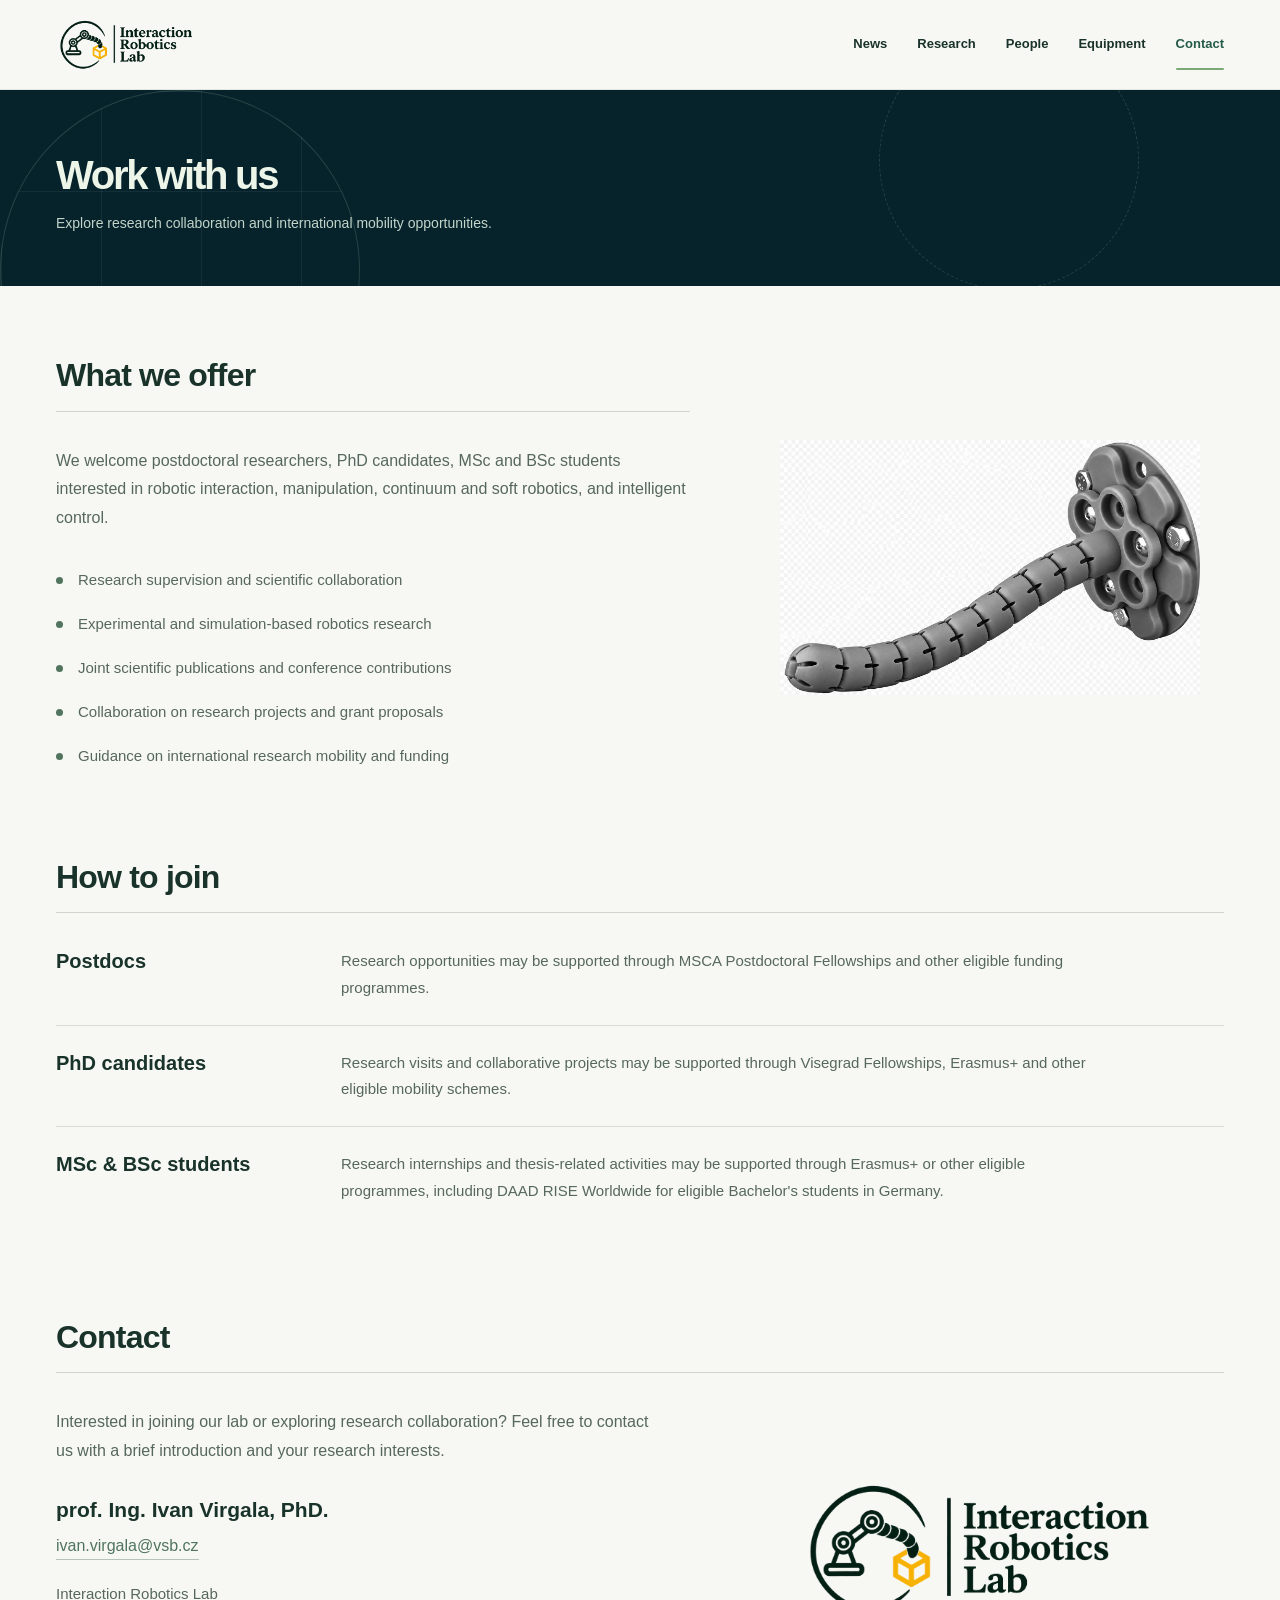
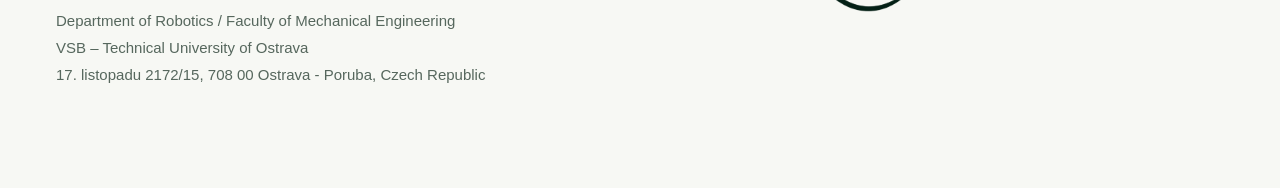
==== contact.html @ 6614bdf3 "new" ====
<!DOCTYPE html>
<html lang="en">

<head>
    <meta charset="utf-8">

    <meta name="viewport"
          content="width=device-width, initial-scale=1">

    <meta name="theme-color" content="#f7f8f4">

    <meta name="description"
          content="Research collaboration and international opportunities at Interaction Robotics Lab, VSB – Technical University of Ostrava.">

    <title>
        Contact | Interaction Robotics Lab | VSB – TUO
    </title>

    <link rel="icon"
          href="assets/basics/logo_white.png"
          type="image/png">

    <link rel="stylesheet" href="style.css">
    <link rel="stylesheet" href="custom.css">
    <link rel="stylesheet" href="contact.css">

    <script defer src="script.js"></script>
</head>

<body>

<a class="skip-link" href="#main">
    Skip to content
</a>

<!-- ====================================
     HEADER
     ==================================== -->

<header class="site-header" id="top">

    <div class="container header-inner">

        <a class="brand"
           href="index.html"
           aria-label="Lab home">

            <img
                src="assets/basics/logo_dark_full.png"
                alt="Interaction Robotics Lab"
                class="nav-logo">

        </a>

        <!-- Desktop navigation -->

        <nav aria-label="Main navigation"
             class="nav"
             id="nav">

            <a href="news.html">News</a>
            <a href="research.html">Research</a>
            <a href="people.html">People</a>
            <a href="equipment.html">Equipment</a>

            <a href="contact.html"
               aria-current="page">
                Contact
            </a>

        </nav>

        <!-- Mobile menu -->

        <button
            class="menu-toggle"
            type="button"
            aria-controls="mobile-nav"
            aria-expanded="false"
            aria-label="Toggle menu">

            <span></span>
            <span></span>

        </button>

    </div>

    <nav class="mobile-nav"
         id="mobile-nav"
         aria-label="Mobile navigation"
         hidden>

        <a href="news.html">News</a>
        <a href="research.html">Research</a>
        <a href="people.html">People</a>
        <a href="equipment.html">Equipment</a>

        <a href="contact.html"
           aria-current="page">
            Contact
        </a>

    </nav>

</header>


<!-- ====================================
     MAIN CONTENT
     ==================================== -->

<main id="main">

    <!-- ====================================
         PAGE BANNER
         ==================================== -->

    <div class="subpage-banner"
         aria-label="Contact">

        <div class="container subpage-banner-inner">

            <div>

                <h1 class="subpage-statement">
                    Work with us
                </h1>

                <p class="subpage-subtitle">
                    Explore research collaboration and
                    international mobility opportunities.
                </p>

            </div>

        </div>

    </div>


    <!-- ====================================
         CONTACT CONTENT
         ==================================== -->

    <div class="contact-page">

        <!-- ====================================
             1. WHAT WE OFFER
             ==================================== -->

        <section class="contact-intro-section"
                 aria-labelledby="offer-title">

            <div class="container">

                <div class="contact-intro-grid">

                    <!-- LEFT: TEXT -->

                    <div class="contact-intro-content">

                        <h2 class="contact-section-title"
                            id="offer-title">

                            What we offer

                        </h2>

                        <p class="contact-intro-text">

                            We welcome postdoctoral researchers,
                            PhD candidates, MSc and BSc students
                            interested in robotic interaction,
                            manipulation, continuum and soft
                            robotics, and intelligent control.

                        </p>

                        <ul class="contact-offer-list">

                            <li>
                                Research supervision and
                                scientific collaboration
                            </li>

                            <li>
                                Experimental and
                                simulation-based robotics research
                            </li>

                            <li>
                                Joint scientific publications
                                and conference contributions
                            </li>

                            <li>
                                Collaboration on research projects
                                and grant proposals
                            </li>

                            <li>
                                Guidance on international
                                research mobility and funding
                            </li>

                        </ul>

                    </div>


                    <!-- RIGHT: ROBOT PHOTO -->

                    <div class="contact-intro-visual">

                        <img
                            src="assets/research/cr.png"
                            alt="Continuum robotics research"
                            loading="lazy">

                    </div>

                </div>

            </div>

        </section>


        <!-- ====================================
             2. HOW TO JOIN
             ==================================== -->

        <section class="contact-join-section"
                 aria-labelledby="join-title">

            <div class="container">

                <h2 class="contact-section-title"
                    id="join-title">

                    How to join

                </h2>

                <div class="contact-join-list">


                    <!-- POSTDOCS -->

                    <div class="contact-join-item">

                        <div class="contact-join-heading">

                            <h3>
                                Postdocs
                            </h3>

                        </div>

                        <div class="contact-join-description">

                            <p>
                                Research opportunities may be
                                supported through MSCA Postdoctoral
                                Fellowships and other eligible
                                funding programmes.
                            </p>

                        </div>

                    </div>


                    <!-- PHD -->

                    <div class="contact-join-item">

                        <div class="contact-join-heading">

                            <h3>
                                PhD candidates
                            </h3>

                        </div>

                        <div class="contact-join-description">

                            <p>
                                Research visits and collaborative
                                projects may be supported through
                                Visegrad Fellowships, Erasmus+
                                and other eligible mobility schemes.
                            </p>

                        </div>

                    </div>


                    <!-- MSC AND BSC -->

                    <div class="contact-join-item">

                        <div class="contact-join-heading">

                            <h3>
                                MSc &amp; BSc students
                            </h3>

                        </div>

                        <div class="contact-join-description">

                            <p>
                                Research internships and thesis-related
                                activities may be supported through
                                Erasmus+ or other eligible programmes,
                                including DAAD RISE Worldwide for
                                eligible Bachelor's students in Germany.
                            </p>

                        </div>

                    </div>

                </div>

            </div>

        </section>


        <!-- ====================================
             3. CONTACT
             ==================================== -->

        <section class="contact-details-section"
                 aria-labelledby="contact-title">

            <div class="container">

                <h2 class="contact-section-title"
                    id="contact-title">

                    Contact

                </h2>

                <div class="contact-details-grid">


                    <!-- LEFT: CONTACT DETAILS -->

                    <div class="contact-details-info">

                        <p class="contact-invitation">

                            Interested in joining our lab or
                            exploring research collaboration?
                            Feel free to contact us with a brief
                            introduction and your research interests.

                        </p>

                        <div class="contact-person">

                            <h3>
                                prof. Ing. Ivan Virgala, PhD.
                            </h3>

                            <a href="mailto:ivan.virgala@vsb.cz"
                               class="contact-email">

                                ivan.virgala@vsb.cz

                            </a>

                            <p class="contact-affiliation">

                                Interaction Robotics Lab<br>
                                Department of Robotics / Faculty of Mechanical Engineering<br>
                                VSB – Technical University of Ostrava<br>
                                17. listopadu 2172/15, 708 00 Ostrava - Poruba, Czech Republic
                            </p>

                        </div>

                    </div>


                    <!-- RIGHT: LAB LOGO -->

                    <div class="contact-details-logo">

                        <img
                            src="assets/basics/logo_dark_full.png"
                            alt="Interaction Robotics Lab"
                            loading="lazy">

                    </div>

                </div>

            </div>

        </section>

    </div>

</main>

</body>
</html>
---- style.css ----
:root {
  --paper:#f7f8f4;
  --white:#ffffff;
  --ink:#19332b;
  --ink-deep:#102c25;
  --muted:#647269;
  --line:#dce3dc;
  --green:#204d3f;
  --acid:#d0ed98;
  --warm:#edf1e9;
  --max:1380px;
  --radius:19px;
}
*,*::before,*::after{box-sizing:border-box}
html{scroll-behavior:smooth;scroll-padding-top:90px}
body{margin:0;background:var(--paper);color:var(--ink);font-family:Inter,"Helvetica Neue",Arial,sans-serif;-webkit-font-smoothing:antialiased;line-height:1.55}
body.nav-open{overflow:hidden}
a{color:inherit;text-decoration:none}
button{font:inherit}
button,a{-webkit-tap-highlight-color:transparent}
button:focus-visible,a:focus-visible{outline:3px solid #a0c967;outline-offset:4px}
::selection{background:#c5e9a0;color:var(--ink)}
.container{width:min(var(--max),calc(100% - 112px));margin-inline:auto}
.skip-link{position:absolute;left:-999px;top:0;background:var(--acid);padding:12px;z-index:1000}
.skip-link:focus{left:12px;top:12px}
.site-header{height:90px;position:sticky;top:0;z-index:99;background:rgba(247,248,244,.93);backdrop-filter:blur(18px);-webkit-backdrop-filter:blur(18px);border-bottom:1px solid rgba(224,229,221,.9)}
.header-inner{height:100%;display:flex;align-items:center;gap:40px}
.brand{display:flex;align-items:center;gap:11px;min-width:211px}
.brand-mark{position:relative;display:inline-flex;width:43px;height:40px;align-items:center;justify-content:center;flex-shrink:0}
.brand-mark>span{display:block;position:absolute;width:27px;height:27px;border:3px solid var(--ink);border-radius:50%;transform:rotate(-35deg) skewX(11deg)}
.brand-mark>span:nth-child(1){transform:translate(-8px,5px) scale(.7);border-color:#6d9683}
.brand-mark>span:nth-child(2){transform:translate(1px,-1px) scale(.87);border-color:var(--ink)}
.brand-mark>span:nth-child(3){transform:translate(9px,-7px) scale(.6);border-color:#a5cb7e}
.brand-type{display:flex;flex-direction:column;line-height:1.09}
.brand-type strong{font-size:21px;letter-spacing:-.075em;font-weight:800}
.brand-type small{font-size:8.1px;font-weight:800;letter-spacing:.18em;margin-top:5px}
.nav{display:flex;gap:30px;align-items:center;margin-left:auto}
.nav a{font-size:13px;font-weight:600;transition:color .2s;white-space:nowrap}
.nav a:hover{color:#75995e}
.header-cta{display:inline-flex;align-items:center;gap:20px;background:var(--ink-deep);color:white;padding:13px 19px;border-radius:8px;font-weight:650;font-size:13px;white-space:nowrap;transition:transform .2s,background .2s}
.header-cta:hover,.button-dark:hover{transform:translateY(-2px);background:#30624d}
.header-cta span{font-size:18px}
.menu-toggle,.mobile-nav{display:none}
.hero{display:grid;grid-template-columns:1.03fr .97fr;min-height:665px;gap:48px;padding-top:46px;padding-bottom:86px;align-items:center}
.hero-content{padding-top:24px;max-width:670px}
.eyebrow,.section-label{display:flex;align-items:center;gap:12px;font-size:11px;line-height:1.4;font-weight:800;letter-spacing:.135em}
.eyebrow{color:#567c5e}
.status-dot{display:inline-block;width:7px;height:7px;background:#76af63;box-shadow:0 0 0 5px #e0edd6;border-radius:50%;flex-shrink:0}
.hero h1{margin:34px 0 21px;font-size:clamp(59px,5.55vw,92px);line-height:1.03;letter-spacing:-.082em;font-weight:710;text-wrap:balance}
.hero h1 .accent-word{color:#8eae6f}
.hero-lead{max-width:585px;color:#5e6f65;font-size:17px;line-height:1.8;margin:0 0 33px}
.hero-actions{display:flex;align-items:center;gap:25px;flex-wrap:wrap}
.button{min-height:50px;padding:0 22px;display:inline-flex;align-items:center;justify-content:center;gap:20px;border-radius:7px;font-weight:700;font-size:13px;transition:transform .2s,background .2s}
.button span,.inline-link span{font-size:18px;font-weight:500}
.button-dark{background:var(--ink-deep);color:#fff}
.button-text{padding-left:0;padding-right:0}
.button-text:hover{transform:translateX(3px)}
.hero-bottom{margin-top:68px;display:flex;align-items:center;gap:17px;color:#7a897d;font-size:10px;font-weight:800;letter-spacing:.16em;white-space:nowrap}
.hero-bottom b{font-weight:400;color:#c3cfc5;margin:0 7px}
.hero-rule{display:block;width:36px;height:1px;background:#8ea792}
.hero-visual{position:relative;overflow:hidden;background:radial-gradient(circle at 67% 36%,#2d5e4a 0,#1b4339 30%,#0e2923 77%);height:min(620px,48vw);min-height:560px;border-radius:9px;isolation:isolate;box-shadow:0 27px 54px rgba(21,52,41,.12)}
.hero-visual:before{position:absolute;inset:0;content:"";background-image:linear-gradient(rgba(209,238,192,.042) 1px,transparent 1px),linear-gradient(90deg,rgba(209,238,192,.042) 1px,transparent 1px);background-size:39px 39px;mask-image:linear-gradient(to bottom,transparent,#000 15%,#000 80%,transparent)}
.hero-visual:after{content:"";position:absolute;right:-120px;top:-130px;width:360px;height:360px;border-radius:50%;background:radial-gradient(circle,rgba(167,209,121,.13),transparent 70%)}
.visual-topline,.visual-bottomline{position:absolute;display:flex;justify-content:space-between;align-items:center;left:27px;right:27px;z-index:4;color:#cde0d3;font-size:9px;letter-spacing:.16em;font-weight:700}
.visual-topline{top:29px}
.visual-bottomline{bottom:26px}
.live-dot{width:6px;height:6px;border-radius:50%;background:var(--acid);display:inline-block;margin-right:8px;box-shadow:0 0 10px #bfe790}
.hero-robot{position:absolute;inset:0;width:100%;height:100%;z-index:2;transform:translateY(2%) scale(1.02);filter:saturate(.93)}
.visual-orbit{position:absolute;border:1px solid rgba(204,239,191,.12);border-radius:50%;width:510px;height:510px;top:10%;left:5%;transform:rotate(-25deg)}
.orbit-two{width:385px;height:385px;top:20%;left:17%;border-style:dashed;opacity:.6}
.visual-corner{width:16px;height:16px;position:absolute;z-index:3;border-color:#b4cda8;border-style:solid;opacity:.5}
.corner-tl{left:18px;top:69px;border-width:1px 0 0 1px}.corner-tr{right:18px;top:69px;border-width:1px 1px 0 0}.corner-bl{bottom:67px;left:18px;border-width:0 0 1px 1px}.corner-br{bottom:67px;right:18px;border-width:0 1px 1px 0}
.section-pad{padding-top:118px;padding-bottom:126px}
.section-label{color:#607666;margin-bottom:20px}
.label-line{display:block;width:26px;height:1px;background:#94ac94}
.section-head{display:flex;justify-content:space-between;align-items:end;gap:55px;margin-bottom:54px}
h2{font-size:clamp(36px,4vw,59px);line-height:1.09;letter-spacing:-.065em;margin:0;font-weight:670;text-wrap:balance}
.section-head h2{max-width:700px}
.section-head>p{max-width:390px;margin:0 0 5px;color:var(--muted);font-size:14px;line-height:1.83}
.about-section{background:#eaf0e6}
.about-grid{display:grid;grid-template-columns:32% 68%;gap:14px}
.about-copy{max-width:845px}
.about-copy h2{font-size:clamp(41px,4.5vw,69px)}
.about-copy>p{font-size:20px;line-height:1.74;color:#50665b;max-width:830px;margin:28px 0}
.about-note{display:flex;align-items:start;gap:19px;max-width:700px;margin-top:41px;padding-top:25px;border-top:1px solid #cfdbcd;font-size:15px;line-height:1.7}
.asterisk{font-size:27px;line-height:1;color:#7e9d69}
.research-section{background:var(--paper)}
.research-grid{display:grid;grid-template-columns:repeat(4,minmax(0,1fr));gap:12px}
.research-card{display:flex;flex-direction:column;min-height:307px;padding:30px 25px 25px;background:#fff;border:1px solid #e5ebe3;border-radius:8px;transition:transform .25s,box-shadow .25s}
.research-card:hover{transform:translateY(-4px);box-shadow:0 18px 36px rgba(31,62,43,.08)}
.research-card .research-num{font-size:12px;font-weight:700;color:#83a475;letter-spacing:.05em}
.research-card .research-icon{display:flex;align-items:center;justify-content:center;margin-top:24px;margin-bottom:18px;width:52px;height:52px;border:1px solid #dce7d7;border-radius:12px;font-size:26px;color:#3a624f}
.research-card h3{font-size:21px;line-height:1.22;letter-spacing:-.04em;margin:0 0 12px;font-weight:690}
.research-card p{font-size:13px;line-height:1.7;color:#728077;margin:0}
.research-card .research-tag{font-size:9px;font-weight:800;letter-spacing:.13em;color:#8aa17d;margin-top:auto;padding-top:23px}
.statement-section{background:#153c32;color:white;overflow:hidden}
.statement-inner{min-height:345px;display:flex;align-items:center;justify-content:center;position:relative;gap:70px}
.statement-symbol{font-size:80px;color:#cbeb9e;line-height:1}
.statement-inner p{font-weight:620;font-size:clamp(30px,4.2vw,61px);letter-spacing:-.065em;line-height:1.25;margin:0}
.statement-inner em{font-style:normal;color:#cce994}
.statement-small{position:absolute;bottom:33px;right:0;font-size:9px;letter-spacing:.15em;color:#9eb4a3}
.projects-section{background:#f2f5ef}
.project-grid{display:grid;grid-template-columns:repeat(3,minmax(0,1fr));gap:18px}
.project-card{border-radius:8px;overflow:hidden;background:white;border:1px solid #e1e8dd;display:flex;flex-direction:column;transition:transform .2s,box-shadow .2s}
.project-card:hover{transform:translateY(-4px);box-shadow:0 18px 38px rgba(25,49,36,.075)}
.project-visual{height:245px;display:flex;align-items:center;justify-content:center;position:relative;overflow:hidden;background:#dce9d8}
.project-visual.manipulation{background:radial-gradient(circle at 72% 28%,#d6f0af,#b6d6bf 55%,#8dac9d)}
.project-visual.continuum{background:radial-gradient(circle at 20% 77%,#daf2b7,#b8d2c6 55%,#91b3a9)}
.project-visual.sensing{background:radial-gradient(circle at 70% 70%,#d2e8b7,#b3d8c3 58%,#97bca7)}
.project-visual svg{width:100%;height:100%;filter:drop-shadow(0 11px 15px rgba(32,75,55,.17));transition:transform .5s}
.project-card:hover svg{transform:scale(1.04)}
.project-visual:after{content:"";position:absolute;inset:0;background-image:linear-gradient(rgba(255,255,255,.23) 1px,transparent 1px),linear-gradient(90deg,rgba(255,255,255,.23) 1px,transparent 1px);background-size:32px 32px;pointer-events:none;mix-blend-mode:soft-light}
.project-visual .visual-id{position:absolute;z-index:1;top:19px;left:20px;font-size:10px;font-weight:750;letter-spacing:.1em;color:#2a5645}
.project-body{padding:27px 27px 24px;display:flex;flex-direction:column;flex:1}
.project-label{font-size:9px;font-weight:800;letter-spacing:.16em;color:#829975;margin-bottom:10px}
.project-body h3{font-size:24px;letter-spacing:-.049em;line-height:1.17;font-weight:680;margin:0 0 12px}
.project-body p{font-size:13px;line-height:1.75;color:#6a796e;margin:0 0 25px;flex:1}
.chips{display:flex;gap:7px;flex-wrap:wrap}
.chip{border:1px solid #dfe8dc;padding:5px 10px;border-radius:30px;font-size:10px;font-weight:600;color:#6b7e6c}
.team-section{background:var(--paper)}
.team-grid{display:grid;grid-template-columns:.94fr 1.06fr;gap:100px;align-items:start}
.team-intro h2{max-width:510px}
.team-intro p{max-width:470px;margin:25px 0 31px;color:var(--muted);font-size:15px;line-height:1.86}
.inline-link{display:inline-flex;gap:14px;align-items:center;font-size:14px;font-weight:750;border-bottom:1px solid #718e6f;padding-bottom:8px}
.inline-link:hover{color:#658a5a}
.team-people{display:grid;grid-template-columns:repeat(2,minmax(0,1fr));gap:15px}
.person-card{border:1px solid #e1e7df;border-radius:8px;background:white;padding:20px;min-height:288px;display:flex;flex-direction:column}
.person-avatar{height:142px;display:flex;justify-content:center;align-items:center;background:linear-gradient(140deg,#e3ece1,#c5d9c8);color:#547562;border-radius:5px;font-size:51px;font-weight:630;letter-spacing:-.095em;margin-bottom:18px}
.person-card h3{font-size:19px;letter-spacing:-.04em;margin:0 0 2px}
.person-role{font-size:11px;font-weight:750;color:#779771;letter-spacing:.04em}
.person-description{font-size:12px;color:#6e8071;line-height:1.55;margin:10px 0 0}
.person-url{margin-top:8px;font-size:12px;text-decoration:underline}
.person-placeholder{background:#e9f0e6;align-items:center;justify-content:center;text-align:center;border-style:dashed;min-height:288px;padding:35px}
.person-placeholder .plus{display:flex;width:60px;height:60px;border:1px solid #bcd3b5;border-radius:50%;align-items:center;justify-content:center;font-size:34px;color:#829e78;margin-bottom:18px}
.person-placeholder h3{font-size:18px}
.person-placeholder p{font-size:12px;color:#728873;max-width:180px}
.join-section{background:#12382f;color:#fff}
.join-top{display:grid;grid-template-columns:1fr 1fr;gap:60px;margin-bottom:55px}
.join-top h2{max-width:660px;font-size:clamp(43px,4.7vw,74px)}
.section-label.light{color:#bcd69d}
.section-label.light .label-line{background:#bcd69d}
.join-top>p{margin:45px 0 0;color:#b6ccbe;font-size:15px;line-height:1.84;max-width:540px}
.role-list{border-top:1px solid #4e6c5c}
.role-item{display:grid;grid-template-columns:60px 1fr 1.25fr 38px;gap:23px;align-items:center;min-height:112px;padding:19px 4px;border-bottom:1px solid #4e6c5c}
.role-index{font-size:12px;color:#9dbbad}
.role-name{font-size:24px;font-weight:640;letter-spacing:-.04em;line-height:1.2}
.role-desc span{display:block;font-weight:760;letter-spacing:.04em;font-size:11px;color:#c4eaa0;margin-bottom:5px}
.role-desc p{font-size:12px;line-height:1.5;color:#b0c3b8;margin:0}
.role-arrow{font-size:29px;color:#c5e998;text-align:right}
.join-footnote{font-size:11px;color:#a5bbae;letter-spacing:.02em;margin-top:26px;display:flex;align-items:center;gap:14px}
.join-footnote .status-dot{background:#b9da89;box-shadow:none}
.pub-section{background:#eaf0e6}
.pub-grid{display:grid;grid-template-columns:1fr 1fr;gap:85px}
.pub-content>p{font-size:16px;color:#52695b;line-height:1.8;margin:0 0 28px}
.pub-empty{border-top:1px solid #cbd8ca;padding-top:24px;font-size:13px;color:#617766}
.publication{padding:20px 0;border-top:1px solid #c4d4c7}
.publication h3{font-size:17px;line-height:1.4;margin:0 0 7px}
.publication p{font-size:12px;color:#657d68;margin:0 0 7px}
.publication a{font-size:12px;text-decoration:underline}
.news-section{background:var(--paper)}
.news-grid{display:grid;grid-template-columns:repeat(3,1fr);gap:17px}
.news-card{padding:27px;background:white;border:1px solid #dfe7de;border-radius:8px}
.news-card time{font-size:10px;color:#789374;letter-spacing:.08em;font-weight:750}
.news-card h3{font-size:20px;line-height:1.3;margin:15px 0 10px;letter-spacing:-.04em}
.news-card p{font-size:13px;line-height:1.7;color:#627467}
.contact-section{background:#fff}
.contact-grid{display:grid;grid-template-columns:1fr .83fr;gap:90px;align-items:center}
.contact-grid h2{max-width:650px}
.contact-grid p{font-size:16px;max-width:560px;line-height:1.8;color:#647569;margin:24px 0 30px}
.contact-actions{display:flex;gap:10px;flex-wrap:wrap}
.contact-note{font-size:12px;color:#819084;margin-top:17px}
.contact-card{background:#e6eee2;border-radius:7px;padding:42px;min-height:330px;display:flex;flex-direction:column;position:relative}
.contact-card-kicker{font-size:10px;letter-spacing:.15em;color:#718b70;font-weight:800;margin-bottom:10px}
.contact-card strong{font-size:27px;line-height:1.2;letter-spacing:-.05em;max-width:330px}
.contact-card-divider{height:1px;background:#c6d6c8;margin:29px 0}
.contact-card-symbol{position:absolute;right:37px;top:32px;font-size:36px;color:#71916e;font-weight:300}
.site-footer{background:#102b24;color:#fff;padding:34px 0}
.footer-top,.footer-bottom{display:flex;align-items:center;justify-content:space-between;gap:30px}
.footer-top{padding-bottom:32px;border-bottom:1px solid #355347}
.footer-brand{display:flex;align-items:center;gap:12px;font-size:20px;letter-spacing:-.045em}
.footer-brand .brand-mark>span{border-color:#c5e49a}
.back-top{font-size:12px;color:#cce7af}
.footer-bottom{padding-top:26px;color:#91aa9a;font-size:11px}
.reveal{animation:riseIn .65s both}
@keyframes riseIn{from{transform:translateY(12px);opacity:0}to{transform:translateY(0);opacity:1}}
@media(max-width:1200px){.container{width:min(var(--max),calc(100% - 72px))}.header-inner{gap:16px}.brand{min-width:180px}.nav{gap:18px}.hero{gap:28px}.hero h1{font-size:clamp(58px,5.7vw,79px)}.hero-visual{min-height:480px}.team-grid{gap:40px}.section-pad{padding:100px 0}.research-card{padding:24px 18px}.research-card h3{font-size:19px}}
@media(max-width:1000px){.nav,.header-cta{display:none}.header-inner{justify-content:space-between}.menu-toggle{display:flex;flex-direction:column;justify-content:center;gap:7px;width:45px;height:45px;border:1px solid var(--line);border-radius:5px;background:white;align-items:center;cursor:pointer}.menu-toggle span{width:21px;height:2px;background:var(--ink);transition:transform .2s}.menu-toggle[aria-expanded="true"] span:first-child{transform:translateY(4.5px) rotate(45deg)}.menu-toggle[aria-expanded="true"] span:last-child{transform:translateY(-4.5px) rotate(-45deg)}.mobile-nav:not([hidden]){display:flex;position:absolute;top:90px;left:0;right:0;background:var(--paper);box-shadow:0 20px 30px rgba(0,0,0,.11);flex-direction:column;padding:22px 36px 27px;gap:16px;max-height:calc(100vh - 90px);overflow:auto}.mobile-nav a{font-size:16px;font-weight:650}.hero{min-height:auto;grid-template-columns:1fr 1fr}.hero h1{font-size:clamp(49px,6vw,67px)}.hero-lead{font-size:15px}.hero-visual{height:560px}.research-grid{grid-template-columns:repeat(2,1fr)}.research-card{min-height:268px}.project-grid{gap:12px}.project-body{padding:22px}.project-body h3{font-size:21px}.team-grid{grid-template-columns:1fr}.team-intro h2{max-width:700px}.team-people{max-width:700px}.role-item{grid-template-columns:35px 1fr 1fr 25px}.contact-grid{gap:45px}}
@media(max-width:740px){.container{width:calc(100% - 40px)}.site-header{height:74px}.mobile-nav:not([hidden]){top:74px}.brand-type strong{font-size:19px}.hero{padding-top:47px;padding-bottom:69px;grid-template-columns:1fr;gap:44px}.hero-content{padding:0}.hero h1{font-size:clamp(51px,10.5vw,75px);margin:24px 0 19px}.hero-lead{font-size:16px;line-height:1.75}.hero-bottom{margin-top:40px;font-size:8.5px}.hero-visual{height:490px;min-height:0}.hero-robot{transform:translateY(2%) scale(1)}.section-pad{padding:76px 0}.section-label{margin-bottom:15px}.section-head{display:block;margin-bottom:31px}.section-head h2{margin-bottom:21px}.section-head>p{max-width:650px}.about-grid{grid-template-columns:1fr}.about-copy h2{font-size:clamp(39px,8vw,55px)}.about-copy>p{font-size:17px}.about-note{font-size:14px}.statement-inner{min-height:270px;gap:23px;justify-content:start}.statement-symbol{font-size:37px}.statement-inner p{font-size:clamp(28px,6vw,45px)}.statement-small{bottom:22px}.project-grid{grid-template-columns:1fr;gap:16px}.project-visual{height:240px}.project-body{padding:24px}.project-body h3{font-size:24px}.join-top,.pub-grid,.contact-grid{grid-template-columns:1fr;gap:17px}.join-top>p{margin:0}.join-top{margin-bottom:34px}.role-item{grid-template-columns:26px 1fr 24px;gap:15px}.role-desc{grid-column:2;grid-row:2}.role-arrow{grid-column:3;grid-row:1}.role-item{padding:24px 0;min-height:112px}.role-name{font-size:23px}.contact-card{min-height:270px;margin-top:30px}.footer-bottom{align-items:flex-start;flex-direction:column;gap:9px}}
@media(max-width:465px){.container{width:calc(100% - 32px)}.hero h1{font-size:clamp(48px,12vw,61px)}.hero-actions{gap:14px}.button{padding:0 15px;gap:12px}.button-text{padding:0}.hero-visual{height:385px}.visual-topline,.visual-bottomline{left:17px;right:17px;font-size:7px}.hero-robot{transform:translateY(0) scale(1.08)}.research-grid{grid-template-columns:1fr}.research-card{min-height:220px}.team-people{gap:10px}.person-card{padding:12px;min-height:275px}.person-avatar{height:110px;font-size:38px}.person-card h3{font-size:16px}.person-placeholder{padding:16px}.person-placeholder h3{font-size:16px}.person-description{font-size:11px}.contact-card{padding:30px}.contact-card strong{font-size:23px}.contact-card-symbol{right:20px;top:20px}}
@media(prefers-reduced-motion:reduce){html{scroll-behavior:auto}*,*::before,*::after{animation-duration:.01ms!important;transition-duration:.01ms!important}}

.hero-photo{position:absolute;inset:0;width:100%;height:100%;object-fit:cover;z-index:2;filter:saturate(.9)}
.project-photo{position:absolute;inset:0;width:100%!important;height:100%!important;object-fit:cover;z-index:0;filter:none!important}
.person-photo{width:100%;height:100%;object-fit:cover;border-radius:5px}


/* -----------------------------------------------------------
   Landing layout: prominent mark and description on the left;
   an editable five-image editorial collage on the right.
   All imagery is illustrative until approved lab images replace it.
   ----------------------------------------------------------- */
.hero{
  display:block;
  min-height:0;
  padding:0;
  background:radial-gradient(circle at 88% 10%,rgba(74,121,97,.15),transparent 35%),#102820;
  color:#f3f8f1;
  position:relative;
  isolation:isolate;
  overflow:hidden;
}
.hero::before{
  content:"";position:absolute;inset:0;opacity:.18;pointer-events:none;
  background-image:linear-gradient(90deg,transparent calc(100% - 1px),#4c6257 calc(100% - 1px)),linear-gradient(0deg,transparent calc(100% - 1px),#4c6257 calc(100% - 1px));
  background-size:95px 95px;
  mask-image:linear-gradient(to bottom,transparent,black 17%,black 83%,transparent);
}
.hero-inner{
  position:relative;z-index:1;
  width:min(1460px,calc(100% - 112px));
  margin-inline:auto;
  display:grid;grid-template-columns:minmax(0,1.14fr) minmax(0,.86fr);
  gap:clamp(34px,4.2vw,70px);
  align-items:center;
  padding-top:64px;
  padding-bottom:63px;
}
.hero-left{min-width:0;display:flex;flex-direction:column;align-items:flex-start}
.hero-lockup{width:100%;display:flex;align-items:center;gap:clamp(18px,2vw,32px);min-height:203px}
.hero-emblem{width:clamp(122px,11vw,168px);height:auto;flex:none;aspect-ratio:1;display:block}
.hero-emblem svg{width:100%;height:100%;display:block}
.hero .hero-wordmark{
  margin:0;min-width:0;display:flex;flex-direction:column;
  font-family:Inter,'Helvetica Neue',Arial,sans-serif;
  font-size:clamp(46px,4.15vw,69px);
  font-weight:320;line-height:1.065;letter-spacing:-.062em;
  color:#f7faf3;text-wrap:nowrap;
}
.hero-wordmark span{display:block;white-space:nowrap}
.hero-wordmark span:nth-child(2){letter-spacing:-.057em}
.hero-wordmark span:nth-child(3){letter-spacing:-.038em}
.custom-hero-logo{width:100%;max-width:630px;max-height:280px;object-fit:contain;object-position:left center}
.custom-hero-logo[hidden],.hero-emblem[hidden]{display:none!important}
.wordmark-accessible-only{position:absolute!important;width:1px!important;height:1px!important;padding:0!important;margin:-1px!important;overflow:hidden!important;clip:rect(0,0,0,0)!important;white-space:nowrap!important;border:0!important}
.hero-copy{width:100%;max-width:645px;margin-top:31px}
.hero .hero-lead,.hero .hero-secondary{
  margin:0;max-width:635px;font-size:16px;line-height:1.86;
  color:#e3ece4;font-weight:390;
}
.hero .hero-secondary{margin-top:19px;color:#bfcfc3}
.hero .hero-actions{margin-top:34px;gap:13px}
.hero .button-light{background:#e8efdf;color:#13382a}
.hero .button-light:hover{background:#d6ecb6;transform:translateY(-2px)}
.hero .button-outline{background:transparent;color:#eef6ec;border:1px solid #648173}
.hero .button-outline:hover{background:rgba(255,255,255,.09);transform:translateY(-2px)}
.hero-signature{
  width:100%;margin-top:65px;padding-top:21px;
  border-top:1px solid rgba(199,224,208,.22);display:flex;flex-wrap:wrap;
  gap:9px 20px;justify-content:space-between;
  color:#8daa99;font-size:9px;font-weight:700;letter-spacing:.15em;
}
/* The reference-style mosaic uses five independent image tiles. */
.hero-gallery{
  width:100%;height:min(635px,46vw);min-height:485px;
  display:grid;grid-template-columns:1.08fr .92fr;grid-template-rows:repeat(12,minmax(0,1fr));
  gap:10px;align-self:center;min-width:0;overflow:visible;position:relative;
}
.hero-gallery::after{
  content:"";position:absolute;inset:-12px;border:1px solid rgba(240,249,236,.13);border-radius:12px;pointer-events:none;
}
.gallery-tile{position:relative;min-width:0;min-height:0;overflow:hidden;background:#23473c;border-radius:6px;margin:0}
.gallery-tile img{width:100%;height:100%;display:block;object-fit:cover;object-position:center center;filter:saturate(.86) contrast(1.05);transition:transform .55s ease,filter .3s ease}
.gallery-tile:hover img{transform:scale(1.045);filter:saturate(1) contrast(1.04)}
.gallery-tile:nth-child(1){grid-column:1;grid-row:1/8}
.gallery-tile:nth-child(2){grid-column:2;grid-row:1/5}
.gallery-tile:nth-child(3){grid-column:2;grid-row:5/10}
.gallery-tile:nth-child(4){grid-column:1;grid-row:8/13}
.gallery-tile:nth-child(5){grid-column:2;grid-row:10/13}
.gallery-tile:nth-child(1) img{object-position:54% 50%}
.gallery-tile:nth-child(2) img{object-position:52% 45%}
.gallery-tile:nth-child(3) img{object-position:55% 50%}
.gallery-tile:nth-child(4) img{object-position:55% 47%}
.gallery-tile:nth-child(5) img{object-position:55% 58%}
.hero-photo-note{position:absolute;right:2px;bottom:-30px;white-space:nowrap;font-size:9px;letter-spacing:.1em;color:#9cb7a7}
@media(max-width:1320px){
  .hero-inner{width:calc(100% - 72px);grid-template-columns:minmax(0,1.16fr) minmax(0,.84fr);gap:36px}
  .hero-emblem{width:128px}
  .hero .hero-wordmark{font-size:clamp(43px,4.25vw,60px)}
  .hero .hero-lead,.hero .hero-secondary{font-size:15px}
  .hero-gallery{min-height:480px;height:50vw}
}
@media(max-width:1070px){
  .hero-inner{grid-template-columns:minmax(0,1fr);max-width:800px;padding-top:61px;padding-bottom:75px;gap:50px}
  .hero-lockup{min-height:0}
  .hero-emblem{width:170px}
  .hero .hero-wordmark{font-size:clamp(53px,7vw,78px)}
  .hero-copy{max-width:780px;margin-top:28px}
  .hero .hero-lead,.hero .hero-secondary{max-width:765px;font-size:17px}
  .hero-signature{margin-top:38px}
  .hero-gallery{height:540px;min-height:0;max-width:720px;grid-template-columns:1.08fr .92fr;justify-self:center}
}
@media(max-width:740px){
  .hero{padding:0}
  .hero-inner{width:calc(100% - 40px);padding-top:43px;padding-bottom:70px;gap:34px}
  .hero-lockup{gap:14px;align-items:center}
  .hero-emblem{width:clamp(95px,24vw,142px);height:auto}
  .hero .hero-wordmark{font-size:clamp(35px,7.8vw,58px);line-height:1.08}
  .hero-copy{margin-top:32px}
  .hero .hero-lead,.hero .hero-secondary{font-size:15px;line-height:1.76}
  .hero .hero-actions{margin-top:26px}
  .hero-signature{margin-top:38px;font-size:8px}
  .hero-gallery{height:470px;min-height:0;gap:8px}
}
@media(max-width:465px){
  .hero-inner{width:calc(100% - 32px);padding-top:34px;gap:33px}
  .hero-lockup{gap:10px}
  .hero-emblem{width:96px}
  .hero .hero-wordmark{font-size:clamp(30px,8vw,37px)}
  .hero-copy{margin-top:29px}
  .hero-gallery{height:340px;gap:6px}
  .hero .hero-actions{flex-wrap:wrap;gap:10px}
  .hero .button{min-height:46px;font-size:12px;padding:0 13px;gap:12px}
  .hero-photo-note{bottom:-23px;font-size:8px}
}

.hero-gallery[hidden]{display:none!important}


/* Multi-page site: internal pages share the header/footer and existing grid styles. */
.nav a[aria-current="page"]{color:#255c48;position:relative}
.nav a[aria-current="page"]::after{content:"";position:absolute;left:0;right:0;bottom:-15px;height:2px;background:#7baa74;border-radius:2px}
.mobile-nav a[aria-current="page"]{color:#37785a;font-weight:800}
.site-header .header-cta[aria-current="page"]{background:#3b7358}
.subpage-banner{background:#122e27;color:#edf5e9;padding:44px 0 50px;position:relative;overflow:hidden}
.subpage-banner::before{content:"";position:absolute;right:4%;top:-110px;width:360px;height:360px;border:1px solid rgba(201,233,189,.16);border-radius:50%}
.subpage-banner::after{content:"";position:absolute;right:11%;top:-60px;width:260px;height:260px;border:1px dashed rgba(201,233,189,.16);border-radius:50%}
.subpage-banner-inner{display:flex;align-items:flex-end;justify-content:space-between;gap:30px;position:relative;z-index:1}
.subpage-kicker{display:flex;align-items:center;gap:12px;color:#bbd6b6;font-size:10px;font-weight:800;letter-spacing:.18em}
.subpage-line{width:22px;height:1px;background:#b5d5ae}.subpage-separator{color:#718c79}
.subpage-statement{font-size:clamp(30px,3.7vw,56px);letter-spacing:-.056em;line-height:1.06;font-weight:640;margin:17px 0 12px;max-width:730px}
.subpage-subtitle{font-size:14px;line-height:1.8;color:#c3d4c9;max-width:675px;margin:0}
.subpage-number{font-size:12px;letter-spacing:.14em;font-weight:800;color:#95b5a5;white-space:nowrap}
.subpage-banner+.section-pad{padding-top:91px}
/* Subpages are individually addressable documents, not sections of one scrolling document. */
.home-routes{background:#f3f6ef;border-bottom:1px solid #e3eae1;padding:22px 0 31px}
.home-route-grid{display:grid;grid-template-columns:repeat(3,minmax(0,1fr));gap:14px}
.home-route{position:relative;display:flex;flex-direction:column;gap:13px;min-height:124px;border:1px solid #dee7dc;background:#fff;border-radius:7px;padding:20px 24px;transition:box-shadow .25s,transform .25s}
.home-route:hover{box-shadow:0 12px 24px rgba(15,50,29,.08);transform:translateY(-3px)}
.route-index{font-size:9px;font-weight:850;letter-spacing:.13em;color:#7a947c}
.home-route strong{font-size:19px;line-height:1.2;letter-spacing:-.035em;max-width:83%}
.route-arrow{position:absolute;right:20px;bottom:20px;font-size:21px;color:#39785a}
@media(max-width:740px){
 .subpage-banner{padding:33px 0 40px}.subpage-banner-inner{gap:15px}.subpage-statement{font-size:clamp(30px,7vw,43px)}
 .subpage-subtitle{font-size:13px}.subpage-number{align-self:start;font-size:10px}
 .subpage-banner+.section-pad{padding-top:64px}
 .home-route-grid{grid-template-columns:1fr}.home-route{min-height:97px;gap:9px;padding:19px 20px}
}
@media(max-width:465px){.subpage-number{display:none}.subpage-banner::before{right:-130px}}
---- custom.css ----
/*
  JEDNODUCHE UPRAVY VZHLADU
  ------------------------
  Tento subor sa nacitava PO style.css a prepise jeho zvolene pravidla.
  Tu mozes menit farby, rozmery aj styl bez zasahu do rozsiahleho style.css.
*/

:root {
  --paper: #f7f8f4;        /* svetle pozadie */
  --ink: #19332b;          /* tmavy text */
  --ink-deep: #102c25;     /* tmave tlacidla */
  --acid: #d0ed98;         /* akcent */
}

/* PRIKLAD - odkomentuj pre zmenu vysky mozaiky na hlavnej stranke:
.hero-gallery { height: 590px; }
*/

/* PRIKLAD - odkomentuj pre upravu velkosti vlastneho loga:
.custom-hero-logo { max-width: 570px; max-height: 240px; }
*/
.hero {
    background: #06232C;
}

.nav-logo {
    width: 140px;
    height: 65px;
    object-fit: contain;
    display: block;
}

/* Velke logo na hlavnej stranke */
.custom-hero-logo {
    display: block;
    width: 100%;
    max-width: 570px;
    height: auto;
    object-fit: contain;
}

.hero-lead,
.hero-secondary {
    text-align: justify;
    hyphens: auto;
}

/* Mriezka na pozadi uvodnej stranky */
.hero::before {
    background-size: 220px 120px;
}

/* Rovnaka farba pozadia ako na uvodnej stranke */
.subpage-banner {
    background: #06232C;
    position: relative;
    overflow: hidden;
}

/* Mriezka ako na uvodnej stranke */
.subpage-banner::before {
    content: "";
    position: absolute;
    inset: 0;
    background-image:
        linear-gradient(rgba(255,255,255,0.06) 1px, transparent 1px),
        linear-gradient(90deg, rgba(255,255,255,0.06) 1px, transparent 1px);
    background-size: 100px 100px;
    pointer-events: none;
}

/* Text a ostatne prvky zostanu nad mriezkou */
.subpage-banner-inner {
    position: relative;
    z-index: 1;
}

/* ========================================
   JEDNOTNE NADPISY VSETKYCH PODSTRANOK
   ======================================== */

/* Desktop */
@media (min-width: 900px) {
    .subpage-banner .subpage-statement {
        font-size: 40px;
        font-weight: 600;
        line-height: 1.2;
        max-width: none;
        width: max-content;
        white-space: nowrap;
    }
}

/* Tablet a mobil */
@media (max-width: 899px) {
    .subpage-banner .subpage-statement {
        font-size: clamp(28px, 4vw, 38px);
        font-weight: 600;
        line-height: 1.2;
        width: auto;
        max-width: 100%;
        white-space: normal;
    }
}
---- contact.css ----
/* ==========================================
   CONTACT PAGE
   INTERACTION ROBOTICS LAB
   ========================================== */


/* ==========================================
   1. GENERAL LAYOUT
   ========================================== */

.contact-page {
    background: var(--paper, #f7f8f4);
    color: var(--ink, #19332b);
}

.contact-page section {
    width: 100%;
}


/* ==========================================
   2. COMMON SECTION HEADINGS
   ========================================== */

.contact-section-title {
    display: block;
    width: 100%;

    margin: 0 0 35px;
    padding-bottom: 16px;

    border-bottom:
        1px solid rgba(25, 51, 43, 0.18);

    font-size: clamp(24px, 2.5vw, 34px);
    font-weight: 650;
    line-height: 1.2;
    letter-spacing: -0.025em;

    color: var(--ink, #19332b);
}


/* ==========================================
   3. WHAT WE OFFER
   ========================================== */

.contact-intro-section {
    padding: 70px 0 45px;
}

/* Two columns */

.contact-intro-grid {
    display: grid;

    grid-template-columns:
        minmax(0, 1.15fr)
        minmax(0, 0.85fr);

    gap: 65px;

    align-items: center;
}

/* Left content */

.contact-intro-content {
    min-width: 0;
}

/* Introduction */

.contact-intro-text {
    margin: 0 0 25px;

    font-size: 16px;
    line-height: 1.8;

    color: #56675d;
}

/* List */

.contact-offer-list {
    list-style: none;

    margin: 0;
    padding: 0;
}

.contact-offer-list li {
    position: relative;

    padding: 10px 0 10px 22px;

    font-size: 15px;
    line-height: 1.6;

    color: #56675d;
}

/* Small green markers */

.contact-offer-list li::before {
    content: "";

    position: absolute;

    left: 0;
    top: 19px;

    width: 7px;
    height: 7px;

    border-radius: 50%;

    background: #50745d;
}


/* ==========================================
   4. INTRO PHOTO
   ========================================== */

.contact-intro-visual {
    width: 100%;

    display: flex;
    justify-content: center;
    align-items: center;
}

.contact-intro-visual img {
    display: block;

    width: 100%;
    max-width: 420px;

    height: auto;
    max-height: 400px;

    object-fit: contain;
    object-position: center;

    filter: grayscale(100%);

    transition: filter 0.4s ease;
}

/* Colour on hover */

.contact-intro-visual:hover img {
    filter: grayscale(0%);
}


/* ==========================================
   5. HOW TO JOIN
   ========================================== */

.contact-join-section {
    padding: 35px 0 55px;
}

/* List of opportunities */

.contact-join-list {
    display: flex;
    flex-direction: column;
}

/* One opportunity per row */

.contact-join-item {
    display: grid;

    grid-template-columns:
        240px minmax(0, 1fr);

    column-gap: 45px;

    align-items: start;

    padding: 24px 0;

    border-bottom:
        1px solid rgba(25, 51, 43, 0.14);
}

.contact-join-item:first-child {
    padding-top: 0;
}

.contact-join-item:last-child {
    border-bottom: none;
}

/* Headings */

.contact-join-heading h3 {
    margin: 0;

    font-size: 20px;
    font-weight: 650;
    line-height: 1.35;

    color: var(--ink, #19332b);
}

/* Descriptions */

.contact-join-description p {
    margin: 0;

    max-width: 760px;

    font-size: 15px;
    line-height: 1.75;

    color: #56675d;
}


/* ==========================================
   6. CONTACT DETAILS
   ========================================== */

.contact-details-section {
    padding: 35px 0 100px;
}

/* Two-column layout */

.contact-details-grid {
    display: grid;

    grid-template-columns:
        minmax(0, 1fr)
        minmax(0, 0.8fr);

    column-gap: 65px;

    align-items: center;
}

/* Text */

.contact-details-info {
    min-width: 0;
}

/* Invitation text */

.contact-invitation {
    margin: 0 0 30px;

    max-width: 620px;

    font-size: 16px;
    line-height: 1.8;

    color: #56675d;
}

/* Contact person */

.contact-person {
    margin: 0;
}

.contact-person h3 {
    margin: 0 0 10px;

    font-size: 21px;
    font-weight: 650;
    line-height: 1.35;

    color: var(--ink, #19332b);
}

/* Email */

.contact-email {
    display: inline-block;

    margin-bottom: 20px;

    font-size: 16px;
    font-weight: 500;

    color: #50745d;

    text-decoration: none;

    border-bottom:
        1px solid rgba(80, 116, 93, 0.4);

    transition: color 0.3s ease;
}

.contact-email:hover {
    color: var(--ink, #19332b);
}

/* University information */

.contact-affiliation {
    margin: 0;

    font-size: 15px;
    line-height: 1.8;

    color: #56675d;
}


/* ==========================================
   7. LOGO ON THE RIGHT
   ========================================== */

.contact-details-logo {
    display: flex;

    align-items: center;
    justify-content: center;

    width: 100%;

    padding: 15px;
}

.contact-details-logo img {
    display: block;

    width: 100%;
    max-width: 360px;

    height: auto;
    max-height: 240px;

    object-fit: contain;
}


/* ==========================================
   8. SMALLER DESKTOP / TABLET
   ========================================== */

@media (max-width: 1000px) {

    .contact-intro-grid {
        grid-template-columns:
            minmax(0, 1fr)
            minmax(0, 0.8fr);

        gap: 35px;
    }

    .contact-join-item {
        grid-template-columns:
            190px minmax(0, 1fr);

        column-gap: 25px;
    }

    .contact-details-grid {
        column-gap: 35px;
    }

}


/* ==========================================
   9. MOBILE
   ========================================== */

@media (max-width: 700px) {

    /* Sections */

    .contact-intro-section {
        padding: 45px 0 30px;
    }

    .contact-join-section {
        padding: 25px 0 35px;
    }

    .contact-details-section {
        padding: 30px 0 65px;
    }

    /* Headings */

    .contact-section-title {
        font-size: 26px;
        margin-bottom: 25px;
    }

    /* Introduction */

    .contact-intro-grid {
        grid-template-columns: 1fr;
        gap: 30px;
    }

    .contact-intro-visual {
        justify-content: center;
    }

    .contact-intro-visual img {
        max-width: 300px;
        max-height: 280px;
    }

    /* How to join */

    .contact-join-item {
        grid-template-columns: 1fr;

        gap: 10px;

        padding: 20px 0;
    }

    .contact-join-heading h3 {
        font-size: 19px;
    }

    .contact-join-description p {
        font-size: 14px;
    }

    /* Contact */

    .contact-details-grid {
        grid-template-columns: 1fr;
        gap: 30px;
    }

    .contact-details-logo {
        justify-content: flex-start;
        padding: 10px 0;
    }

    .contact-details-logo img {
        max-width: 260px;
    }

}


/* ==========================================
   10. REDUCED MOTION
   ========================================== */

@media (prefers-reduced-motion: reduce) {

    .contact-intro-visual img {
        transition: none;
    }

}
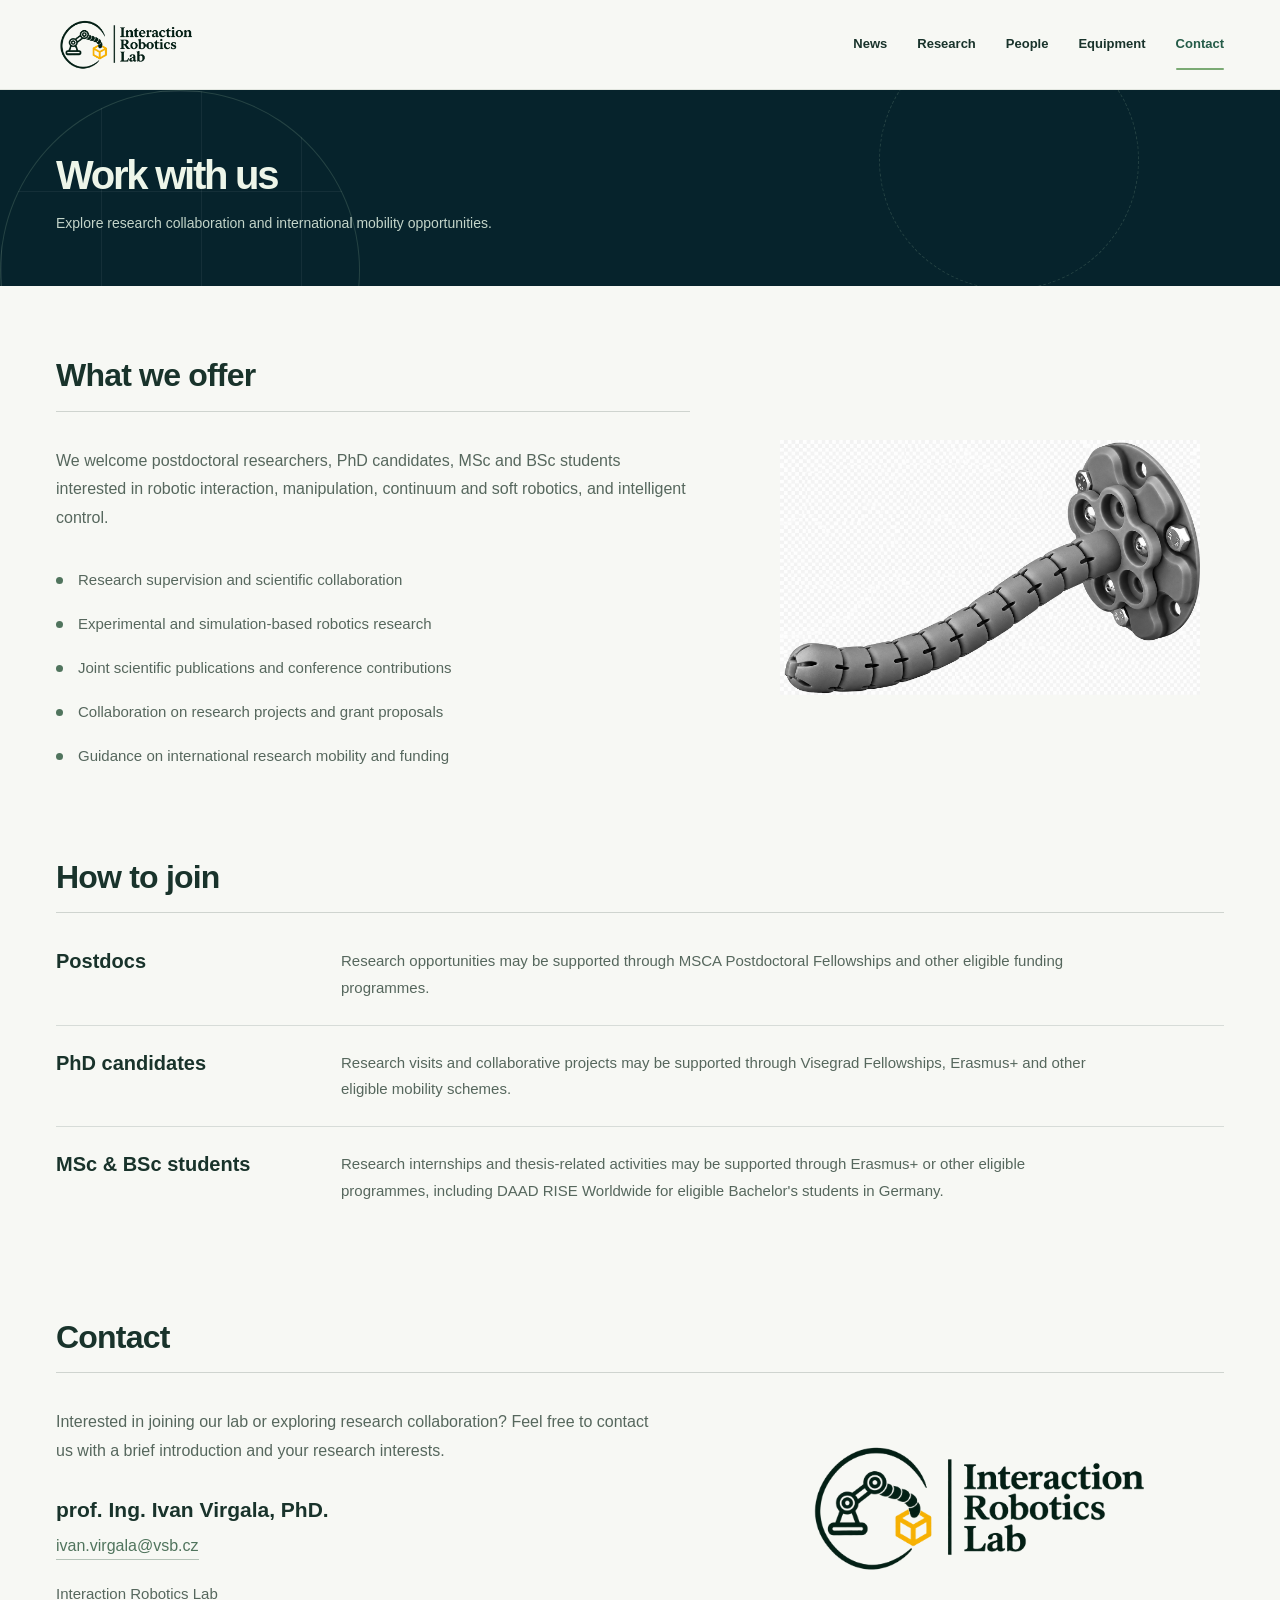
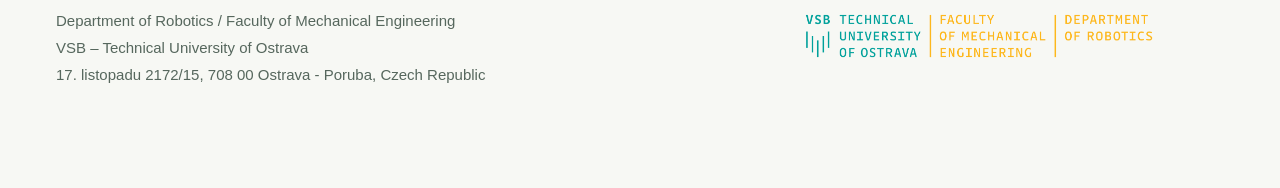
==== commit e98cb6e5: "Aktualizacia webu" ====
--- a/contact.html
+++ b/contact.html
@@ -393,12 +393,32 @@
 
                     <div class="contact-details-logo">
 
+                    <!-- Logo Interaction Robotics Lab -->
+                    <a href="https://inrolab.github.io/"
+                    class="faculty-link"
+                    target="_blank"
+                    rel="noopener noreferrer"
+                    aria-label="Faculty of Mechanical Engineering">
+                    <img
+                        src="assets/basics/logo_dark_full.png"
+                        alt="Interaction Robotics Lab"
+                        loading="lazy">
+
+                    <!-- Klikateľné logo fakulty -->
+                    <a href="https://www.fs.vsb.cz/354/en/"
+                    class="faculty-link"
+                    target="_blank"
+                    rel="noopener noreferrer"
+                    aria-label="Faculty of Mechanical Engineering">
+
                         <img
-                            src="assets/basics/logo_dark_full.png"
-                            alt="Interaction Robotics Lab"
+                            src="assets/basics/vsb.png"
+                            alt="Faculty of Mechanical Engineering, VSB–TUO"
                             loading="lazy">
 
-                    </div>
+                    </a>
+
+                </div>
 
                 </div>
 
--- a/contact.css
+++ b/contact.css
@@ -461,4 +461,53 @@
         transition: none;
     }
 
+}
+
+/* Dve loga pod sebou */
+
+.contact-details-logo {
+    display: flex;
+    flex-direction: column;
+    align-items: center;
+    justify-content: center;
+
+    gap: 35px;
+}
+
+/* Klikatelne logo fakulty */
+
+.faculty-link {
+    display: block;
+    width: 100%;
+    max-width: 560px;
+}
+
+.contact-details-logo .faculty-link img {
+    display: block;
+    width: 100%;
+    height: auto;
+    max-width: 260px;
+    max-height: none;
+    object-fit: contain;
+
+    transition: opacity 0.3s ease;
+}
+
+.faculty-link:hover img {
+    opacity: 0.7;
+}
+/* Velkost loga fakulty */
+
+.contact-details-logo .faculty-link {
+    display: block;
+    width: 100%;
+    max-width: 350px;
+}
+
+.contact-details-logo .faculty-link img {
+    display: block;
+    width: 100%;
+    max-width: none;
+    max-height: none;
+    height: auto;
 }
